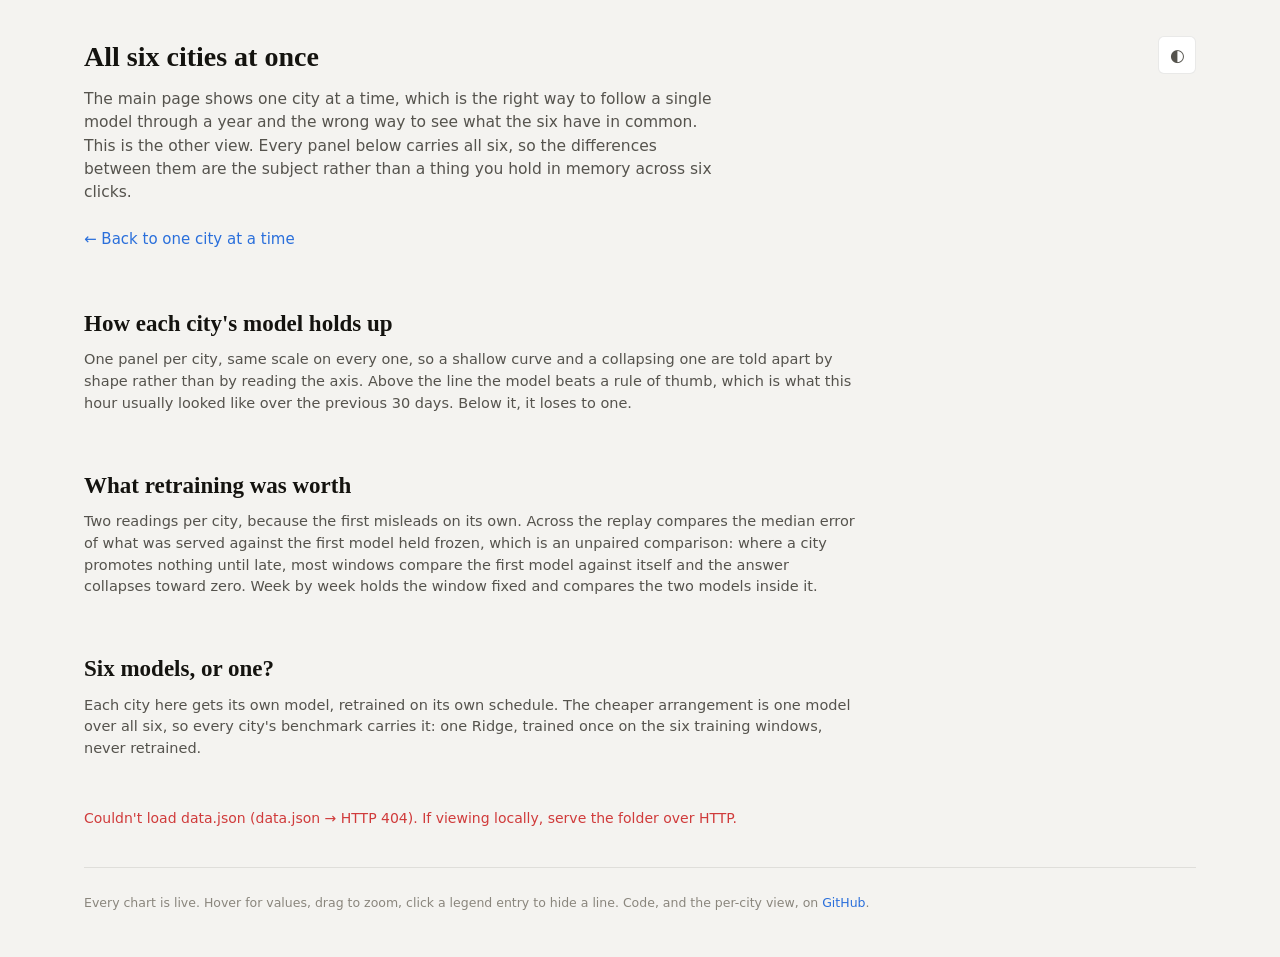
==== site/compare.html @ 471d0caf "Added 1 model for 6 cities & Narrative improvements" ====
<!doctype html>
<html lang="en">
  <head>
    <meta charset="utf-8" />
    <meta name="viewport" content="width=device-width, initial-scale=1" />
    <title>Air quality drift watch — all six cities</title>
    <meta
      name="description"
      content="Every city at once: how each model's skill holds up week by week, what retraining was worth in each, and whether one model over all six would have done the job."
    />
    <script src="https://cdn.plot.ly/plotly-2.35.2.min.js" charset="utf-8"></script>
    <link rel="stylesheet" href="shared.css" />
  </head>
  <body>
    <div class="wrap">
      <header>
        <div>
          <div class="title-row">
            <h1>All six cities at once</h1>
          </div>
          <p class="lede">
            The main page shows one city at a time, which is the right way to follow a single model
            through a year and the wrong way to see what the six have in common. This is the other
            view. Every panel below carries all six, so the differences between them are the subject
            rather than a thing you hold in memory across six clicks.
          </p>
          <p class="built" id="built"></p>
        </div>
        <button class="theme-btn" id="theme" title="Toggle light / dark" aria-label="Toggle theme">◐</button>
      </header>

      <p class="story">
        <a href="index.html">← Back to one city at a time</a>
      </p>

      <div class="tiles" id="tiles"></div>

      <section id="grid-section">
        <h2 class="method-h">How each city's model holds up</h2>
        <p class="method-sub">
          One panel per city, same scale on every one, so a shallow curve and a collapsing one are
          told apart by shape rather than by reading the axis. Above the line the model beats a
          rule of thumb, which is what this hour usually looked like over the previous 30 days.
          Below it, it loses to one.
        </p>
        <div class="charts" id="skill-grid"></div>
      </section>

      <section id="value-section">
        <h2 class="method-h">What retraining was worth</h2>
        <p class="method-sub">
          Two readings per city, because the first misleads on its own. Across the replay compares
          the median error of what was served against the first model held frozen, which is an
          unpaired comparison: where a city promotes nothing until late, most windows compare the
          first model against itself and the answer collapses toward zero. Week by week holds the
          window fixed and compares the two models inside it.
        </p>
        <div class="charts" id="value-charts"></div>
        <p class="why" id="value-note"></p>
      </section>

      <section id="pooled-section">
        <h2 class="method-h">Six models, or one?</h2>
        <p class="method-sub">
          Each city here gets its own model, retrained on its own schedule. The cheaper arrangement
          is one model over all six, so every city's benchmark carries it: one Ridge, trained once
          on the six training windows, never retrained.
        </p>
        <div class="charts" id="pooled-charts"></div>
        <p class="why" id="pooled-note"></p>
      </section>

      <div id="error"></div>

      <footer>
        <div class="data-links" id="data-links"></div>
        <p class="foot-note">
          Every chart is live. Hover for values, drag to zoom, click a legend entry to hide a line.
          Code, and the per-city view, on
          <a href="https://github.com/ldele/mlflow-drift-loop">GitHub</a>.
        </p>
      </footer>
    </div>
    <script src="compare.js" defer></script>
  </body>
</html>
---- site/shared.css ----
/* Shared by index.html (one city at a time) and compare.html (all six at
   once). Extracted from index.html when the second page arrived: two copies
   of a palette drift apart, and the whole point of the theme variables is
   that a colour is defined once. */

:root {
  color-scheme: light;
  --page: #f4f3f0;
  --surface: #ffffff;
  --surface-2: #fbfaf8;
  --ink: #14130f;
  --ink2: #55534d;
  --muted: #8a867d;
  --grid: #ebe9e3;
  --axis: #d7d5cc;
  --border: rgba(15, 14, 10, 0.09);
  --accent: #2a6fdb;
  --good: #0a9a2e;
  --warn: #c98500;
  --crit: #d03b3b;
  /* No drop shadow. Nothing on this page floats above anything else, so a
     shadow would be decoration pretending to be depth. Cards are separated
     by a hairline and a change of surface, the way a printed table is. */
  --shadow: none;
  --radius: 6px;
}
:root[data-theme="dark"] {
  color-scheme: dark;
  --page: #0c0c0d;
  --surface: #17171a;
  --surface-2: #1d1d20;
  --ink: #f4f4f2;
  --ink2: #b8b7b0;
  --muted: #8b8983;
  --grid: #29292c;
  --axis: #3a3a3e;
  --border: rgba(255, 255, 255, 0.09);
  --accent: #5a9bff;
  --good: #26c24a;
  --warn: #f0b03a;
  --crit: #e05656;
  --shadow: none;
}
@media (prefers-color-scheme: dark) {
  :root:not([data-theme="light"]) {
    color-scheme: dark;
    --page: #0c0c0d;
    --surface: #17171a;
    --surface-2: #1d1d20;
    --ink: #f4f4f2;
    --ink2: #b8b7b0;
    --muted: #8b8983;
    --grid: #29292c;
    --axis: #3a3a3e;
    --border: rgba(255, 255, 255, 0.09);
    --accent: #5a9bff;
    --good: #26c24a;
    --warn: #f0b03a;
    --crit: #e05656;
    --shadow: none;
  }
}
/* Headings in a serif. system-ui everywhere is what you get when nobody
   chose a typeface; a serif for headings against a sans for data is the
   old newspaper split, and it costs nothing to load. */
:root {
  --serif: "Iowan Old Style", "Palatino Linotype", Palatino, Georgia, "Times New Roman", serif;
}
h1, h2, h3, .tile-v, .verdict b { font-family: var(--serif); font-weight: 600; }

* { box-sizing: border-box; }
html { -webkit-text-size-adjust: 100%; }
body {
  margin: 0;
  background: var(--page);
  color: var(--ink);
  font-family: system-ui, -apple-system, "Segoe UI", Roboto, sans-serif;
  line-height: 1.5;
  -webkit-font-smoothing: antialiased;
  transition: background 0.2s ease, color 0.2s ease;
}
.wrap { max-width: 1160px; margin: 0 auto; padding: 0 24px; }

/* ---------- header ---------- */
header { display: flex; align-items: flex-start; justify-content: space-between; gap: 20px; padding: 36px 0 0; }
.title-row { display: flex; align-items: center; gap: 12px; }
h1 { margin: 0; font-size: 28px; }
/* A plain word, not a pill with a glowing dot. The page is rebuilt weekly,
   which is worth stating and isn't worth a fake telemetry indicator. */
.live { font-size: 12.5px; color: var(--good); font-weight: 500; }
.live .dot { display: none; }
.lede { margin: 10px 0 0; color: var(--ink2); font-size: 15.5px; max-width: 64ch; }
.built { margin: 8px 0 0; color: var(--muted); font-size: 12.5px; }
.theme-btn {
  flex: none; width: 38px; height: 38px; border-radius: 6px; border: 1px solid var(--border);
  background: var(--surface); color: var(--ink2); cursor: pointer; font-size: 17px; line-height: 1;
  display: grid; place-items: center; box-shadow: var(--shadow);
}
.theme-btn:hover { color: var(--ink); }

/* ---------- toolbar ---------- */
.toolbar { display: flex; flex-wrap: wrap; align-items: center; gap: 12px; margin: 24px 0 0; }
/* wraps rather than overflowing once there are more cities than fit a row */
.segmented {
  display: inline-flex; flex-wrap: wrap; background: var(--surface-2);
  border: 1px solid var(--border); border-radius: 6px; padding: 3px; gap: 2px;
}
.segmented button {
  appearance: none; border: 0; background: transparent; color: var(--ink2);
  font: inherit; font-size: 13.5px; font-weight: 500; padding: 7px 14px; border-radius: 4px;
  cursor: pointer; white-space: nowrap; transition: background 0.15s ease, color 0.15s ease;
}
.segmented button:hover { color: var(--ink); }
.segmented button[aria-selected="true"] {
  background: var(--surface); color: var(--ink); box-shadow: var(--shadow); font-weight: 600;
}
.story { margin: 16px 0 0; color: var(--ink2); font-size: 15px; max-width: 78ch; }
/* Says out loud when a source has too little history to read much into,
   rather than letting a two-point chart pass for a trend. */
.story-caveat { color: var(--muted); }

/* ---------- KPI tiles ---------- */
.tiles { display: grid; grid-template-columns: repeat(auto-fit, minmax(150px, 1fr)); gap: 14px; margin: 20px 0 4px; }
.tile {
  background: var(--surface); border: 1px solid var(--border); border-radius: var(--radius);
  padding: 15px 17px; box-shadow: var(--shadow);
}
.tile-v { font-size: 30px; line-height: 1.05; }
.tile-u { font-family: system-ui, sans-serif; font-size: 14px; font-weight: 400; color: var(--muted); margin-left: 4px; }
.tile-k { color: var(--muted); font-size: 12.5px; margin-top: 5px; }
.tile-k .accent { color: var(--ink2); font-weight: 600; }

/* ---------- chart grid ---------- */
.charts { display: grid; grid-template-columns: repeat(auto-fit, minmax(480px, 1fr)); gap: 18px; margin: 18px 0 10px; }
/* The coefficient card holds a small-multiples grid, one panel per
   feature, so it takes the whole row rather than sharing it. */
.card-wide { grid-column: 1 / -1; }
/* The UA stylesheet's `[hidden] { display: none }` loses to any author rule
   that sets display, and .card below sets display:flex. Without this, a card
   the renderer hid stayed on screen: the benchmark card kept showing the
   previously selected city's numbers on a source that has no benchmark. */
[hidden] { display: none !important; }
.card {
  background: var(--surface); border: 1px solid var(--border); border-radius: var(--radius);
  padding: 18px 18px 12px; box-shadow: var(--shadow); min-width: 0; display: flex; flex-direction: column;
}
.card-head { display: flex; align-items: baseline; justify-content: space-between; gap: 12px; flex-wrap: wrap; }
.card h3 { margin: 0; font-size: 17px; }
.legend { display: flex; flex-wrap: wrap; gap: 4px 14px; align-items: center; }
.lg { display: inline-flex; align-items: center; gap: 6px; font-size: 12px; color: var(--ink2); white-space: nowrap; }
.lg .swatch { width: 15px; height: 3px; border-radius: 2px; }
.lg .swatch.dot { width: 9px; height: 9px; border-radius: 50%; }
.lg .swatch.dash { width: 15px; height: 0; border-top: 2px dotted currentColor; opacity: 0.75; background: none; }
.lg .swatch.star { width: 0; height: 0; color: inherit; }
.desc { margin: 8px 0 2px; font-size: 13px; color: var(--muted); }
.plot { margin-top: 6px; }

/* ---------- map card ---------- */
/* Globe left, city list right. The list is not decoration: it is the
   keyboard-reachable equivalent of clicking a marker, and it still works
   if Plotly's topojson assets fail to load. */
.map-card { margin: 20px 0 0; }
.map-body {
  display: grid; grid-template-columns: minmax(0, 1fr) minmax(250px, 0.62fr);
  gap: 16px; align-items: start; margin-top: 8px;
}
#globe { min-width: 0; }
.city-cap { color: var(--muted); font-size: 12px; margin: 0 0 8px; }
.city-row {
  display: flex; align-items: center; gap: 10px; width: 100%; text-align: left;
  appearance: none; font: inherit; cursor: pointer; background: var(--surface);
  border: 1px solid var(--border); border-radius: var(--radius); padding: 10px 12px;
  margin-bottom: 8px; transition: background 0.15s ease, border-color 0.15s ease;
}
.city-row:hover { border-color: var(--accent); }
.city-row[aria-selected="true"] {
  background: color-mix(in srgb, var(--accent) 12%, var(--surface));
  border-color: var(--accent);
}
.city-row .cmain { flex: 1; min-width: 0; }
.city-row .cname { display: block; font-size: 14px; font-weight: 600; color: var(--ink); }
.city-row .csub { display: block; font-size: 11.5px; color: var(--muted); margin-top: 2px; }
.city-row .pill {
  flex: none; font-size: 11.5px; font-weight: 600; padding: 3px 9px;
  border-radius: 3px; border: 1px solid; white-space: nowrap;
}
@media (max-width: 760px) { .map-body { grid-template-columns: 1fr; } }

/* ---------- benchmark card ---------- */
.bench-card { margin: 18px 0 0; }
.bench-wrap { overflow-x: auto; margin-top: 10px; }
table.bench { border-collapse: collapse; width: 100%; font-size: 13px; min-width: 460px; }
table.bench th {
  text-align: left; font-weight: 600; color: var(--muted); font-size: 11.5px;
  padding: 0 12px 7px 0;
  border-bottom: 1px solid var(--border); white-space: nowrap;
}
table.bench th.num, table.bench td.num { text-align: right; font-variant-numeric: tabular-nums; }
table.bench td { padding: 8px 12px 8px 0; border-bottom: 1px solid var(--border); }
table.bench tr:last-child td { border-bottom: 0; }
table.bench tr.is-model td { background: color-mix(in srgb, var(--accent) 9%, transparent); }
table.bench tr.is-model td:first-child { font-weight: 600; color: var(--ink); }
.bench-note { color: var(--muted); font-size: 12.5px; }
/* Predictors are grouped by what they are allowed to see, because a model
   given past PM2.5 and one given only weather are not answering the same
   question. Ranking them in one list would read as a verdict it isn't. */
table.bench td.bench-group {
  padding: 16px 0 6px; font-size: 11.5px; font-weight: 600;
  color: var(--ink2); border-bottom: 1px solid var(--border);
}
table.bench tr:first-child td.bench-group { padding-top: 2px; }
table.bench td.bench-group span { font-weight: 400; color: var(--muted); }
.verdict {
  display: flex; flex-wrap: wrap; gap: 10px 20px; margin: 14px 0 0;
  padding-top: 14px; border-top: 1px solid var(--border);
}
.verdict div { font-size: 13px; color: var(--ink2); }
.verdict b { display: block; font-size: 20px; margin-bottom: 1px; }

/* ---------- method section ---------- */
h2.method-h { margin: 36px 0 0; font-size: 23px; }
.method-sub { margin: 8px 0 0; color: var(--ink2); font-size: 14.5px; max-width: 84ch; }
/* Marks where the page stops being about the selected city. A rule rather
   than a heading alone, because the boundary is the information. */
.scope-rule { border: 0; border-top: 1px solid var(--border); margin: 40px 0 0; }
h2.scope-h { margin-top: 26px; }
.method-card { margin: 16px 0 0; }
.steps {
  list-style: none; margin: 12px 0 0; padding: 0; display: grid;
  grid-template-columns: repeat(auto-fit, minmax(210px, 1fr)); gap: 12px;
}
.step {
  background: var(--surface-2); border: 1px solid var(--border);
  border-radius: var(--radius); padding: 12px 14px;
}
.step-n {
  font-size: 11px; font-weight: 700; color: var(--accent);

}
.step-t { font-size: 14.5px; font-weight: 600; margin-top: 3px; }
.step-d { font-size: 12.5px; color: var(--ink2); margin-top: 4px; line-height: 1.45; }
.why { margin: 14px 0 2px; font-size: 12.5px; color: var(--muted); max-width: 96ch; }
.method-grid {
  display: grid; grid-template-columns: repeat(auto-fit, minmax(430px, 1fr));
  gap: 18px; margin: 18px 0 0;
}
.spec {
  margin: 12px 0 2px; display: grid; grid-template-columns: max-content 1fr;
  gap: 8px 18px; font-size: 13px; align-items: baseline;
}
.spec dt { color: var(--muted); white-space: nowrap; }
.spec dd { margin: 0; color: var(--ink); min-width: 0; }
.spec code {
  font-family: ui-monospace, SFMono-Regular, "Cascadia Mono", Menlo, monospace;
  font-size: 12.5px; background: var(--surface-2); border: 1px solid var(--border);
  border-radius: 3px; padding: 1px 5px;
}
.gloss { color: var(--muted); font-size: 12.5px; }
@media (max-width: 620px) { .method-grid { grid-template-columns: 1fr; } }

a { color: var(--accent); text-decoration: none; }
a:hover { text-decoration: underline; }

footer { margin: 22px 0 44px; padding-top: 18px; border-top: 1px solid var(--border); }
.data-links { font-size: 13.5px; color: var(--ink2); }
.data-links strong { color: var(--ink); font-weight: 600; }
.foot-note { color: var(--muted); font-size: 12.5px; margin-top: 8px; }
#error { color: var(--crit); padding: 16px 0; font-size: 14px; }

@media (max-width: 620px) {
  header { flex-direction: row; padding-top: 26px; }
  h1 { font-size: 23px; }
  .charts { grid-template-columns: 1fr; }
  .segmented { width: 100%; }
  .segmented button { flex: 1; padding: 8px 6px; }
}
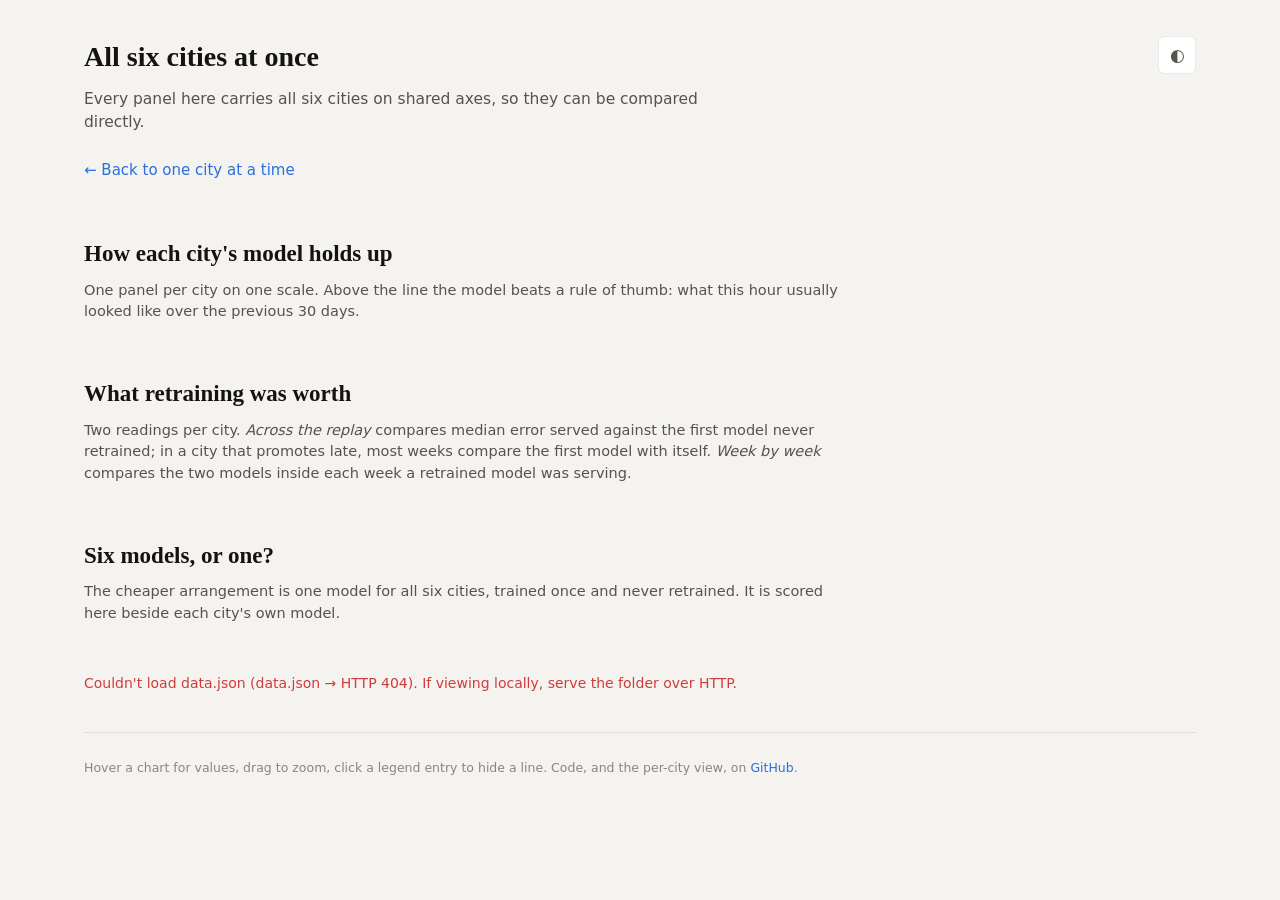
==== commit 53ae1849: "Shorten the city stories, both pages, the dashboard and three docs, and take each story's verdict fr" ====
--- a/site/compare.html
+++ b/site/compare.html
@@ -19,10 +19,8 @@
             <h1>All six cities at once</h1>
           </div>
           <p class="lede">
-            The main page shows one city at a time, which is the right way to follow a single model
-            through a year and the wrong way to see what the six have in common. This is the other
-            view. Every panel below carries all six, so the differences between them are the subject
-            rather than a thing you hold in memory across six clicks.
+            Every panel here carries all six cities on shared axes, so they can be compared
+            directly.
           </p>
           <p class="built" id="built"></p>
         </div>
@@ -38,10 +36,8 @@
       <section id="grid-section">
         <h2 class="method-h">How each city's model holds up</h2>
         <p class="method-sub">
-          One panel per city, same scale on every one, so a shallow curve and a collapsing one are
-          told apart by shape rather than by reading the axis. Above the line the model beats a
-          rule of thumb, which is what this hour usually looked like over the previous 30 days.
-          Below it, it loses to one.
+          One panel per city on one scale. Above the line the model beats a rule of thumb:
+          what this hour usually looked like over the previous 30 days.
         </p>
         <div class="charts" id="skill-grid"></div>
       </section>
@@ -49,11 +45,10 @@
       <section id="value-section">
         <h2 class="method-h">What retraining was worth</h2>
         <p class="method-sub">
-          Two readings per city, because the first misleads on its own. Across the replay compares
-          the median error of what was served against the first model held frozen, which is an
-          unpaired comparison: where a city promotes nothing until late, most windows compare the
-          first model against itself and the answer collapses toward zero. Week by week holds the
-          window fixed and compares the two models inside it.
+          Two readings per city. <em>Across the replay</em> compares median error served
+          against the first model never retrained; in a city that promotes late, most weeks
+          compare the first model with itself. <em>Week by week</em> compares the two models
+          inside each week a retrained model was serving.
         </p>
         <div class="charts" id="value-charts"></div>
         <p class="why" id="value-note"></p>
@@ -62,9 +57,8 @@
       <section id="pooled-section">
         <h2 class="method-h">Six models, or one?</h2>
         <p class="method-sub">
-          Each city here gets its own model, retrained on its own schedule. The cheaper arrangement
-          is one model over all six, so every city's benchmark carries it: one Ridge, trained once
-          on the six training windows, never retrained.
+          The cheaper arrangement is one model for all six cities, trained once and never
+          retrained. It is scored here beside each city's own model.
         </p>
         <div class="charts" id="pooled-charts"></div>
         <p class="why" id="pooled-note"></p>
@@ -75,12 +69,13 @@
       <footer>
         <div class="data-links" id="data-links"></div>
         <p class="foot-note">
-          Every chart is live. Hover for values, drag to zoom, click a legend entry to hide a line.
+          Hover a chart for values, drag to zoom, click a legend entry to hide a line.
           Code, and the per-city view, on
           <a href="https://github.com/ldele/mlflow-drift-loop">GitHub</a>.
         </p>
       </footer>
     </div>
+    <script src="guides.js" defer></script>
     <script src="compare.js" defer></script>
   </body>
 </html>
--- a/site/shared.css
+++ b/site/shared.css
@@ -155,6 +155,40 @@
 .desc { margin: 8px 0 2px; font-size: 13px; color: var(--muted); }
 .plot { margin-top: 6px; }
 
+/* ---------- how to read this ---------- */
+/* Collapsed by default and directly under the chart it explains: a reader who
+   already knows how to read a skill score should not have to scroll past a
+   paragraph telling them, and a reader who does not should not have to guess.
+   `<details>` brings its own keyboard handling and open state, and prints
+   expanded, which a class-toggled div would not. */
+.guide { margin: 10px 0 0; border-top: 1px solid var(--border); }
+.guide > summary {
+  padding: 9px 0 0; font-size: 12px; font-weight: 500; color: var(--accent);
+  cursor: pointer; display: inline-flex; align-items: center; gap: 6px;
+  /* Both, because Safari still reads the -webkit- rule and nothing else does. */
+  list-style: none;
+}
+.guide > summary::-webkit-details-marker { display: none; }
+.guide > summary::before { content: "\25B8"; font-size: 10px; line-height: 1; }
+.guide[open] > summary::before { content: "\25BE"; }
+.guide > summary:hover { text-decoration: underline; }
+.guide > summary:focus-visible { outline: 2px solid var(--accent); outline-offset: 3px; border-radius: 2px; }
+.guide-body { font-size: 12.5px; line-height: 1.5; color: var(--muted); max-width: 92ch; padding: 2px 0 10px; }
+.guide-body p { margin: 9px 0 0; }
+.guide-body strong { color: var(--ink2); font-weight: 600; }
+.guide-body code { font-size: 11.5px; background: var(--grid); padding: 1px 4px; border-radius: 3px; }
+.guide-lead { margin-bottom: 2px; }
+/* Condition on the left, reading on the right: the reader arrives knowing which
+   way their line went and scans one column to find it. */
+.guide-moves { margin: 4px 0 0; display: grid; grid-template-columns: minmax(0, 15em) 1fr; gap: 4px 14px; }
+.guide-moves dt { color: var(--ink2); font-weight: 600; }
+.guide-facts { grid-template-columns: minmax(0, 4em) 1fr; margin-top: 9px; }
+.guide-moves dd { margin: 0; }
+@media (max-width: 620px) {
+  .guide-moves { grid-template-columns: 1fr; gap: 1px 0; }
+  .guide-moves dd { margin: 0 0 7px; }
+}
+
 /* ---------- map card ---------- */
 /* Globe left, city list right. The list is not decoration: it is the
    keyboard-reachable equivalent of clicking a marker, and it still works
